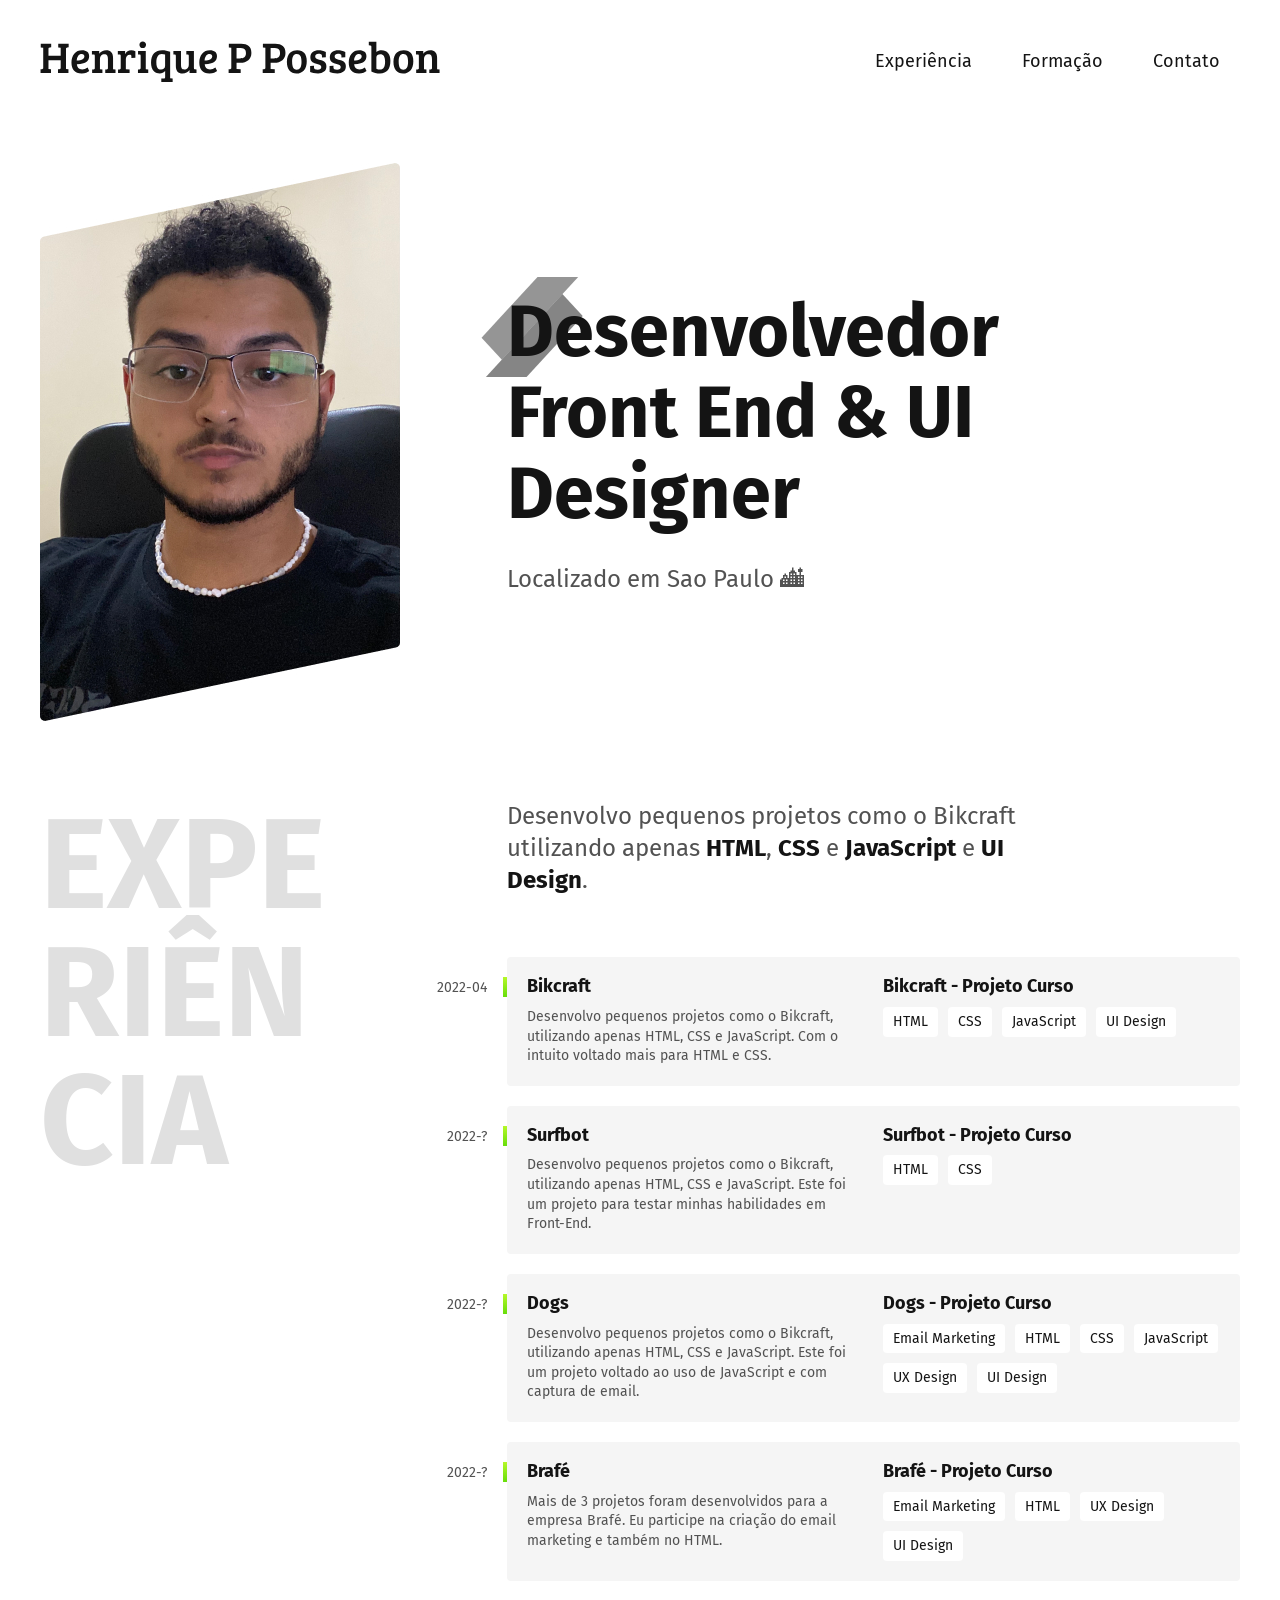
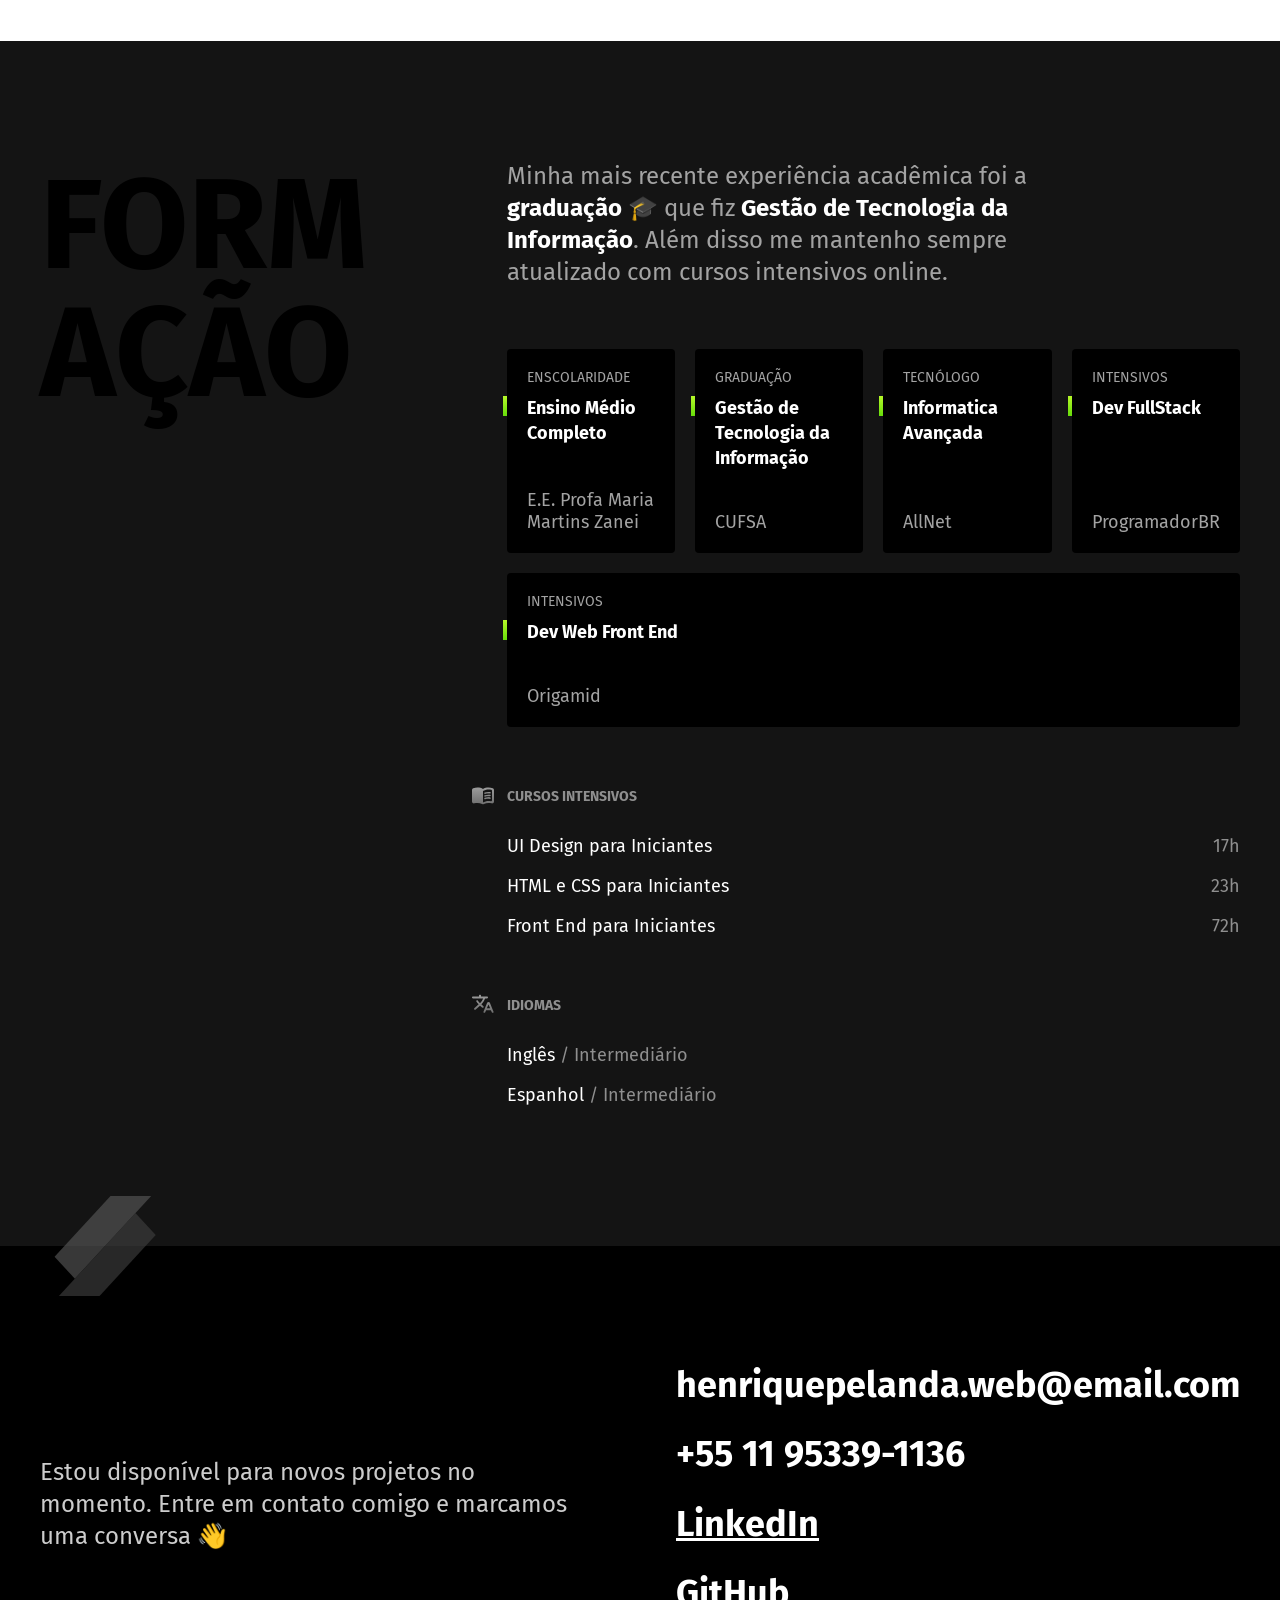
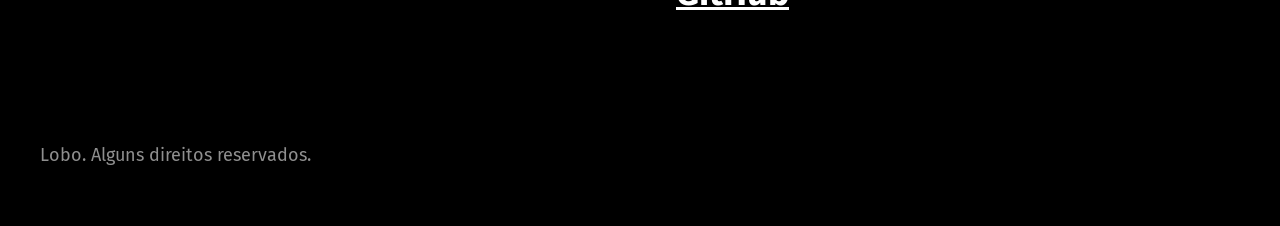
==== web/index.html @ 80ab051e "commit atualizacao geral" ====
<!DOCTYPE html>
<html lang="pt-br">

<head>
  <meta charset="UTF-8">
  <meta name="viewport" content="width=device-width, initial-scale=1.0">
  <title>Henrique P Possebon - Desenvolvedor e Designer</title>
  <meta name="description" content="Desenvolvedor Front End e UX/UI Designer Localizado no Rio de Janeiro">
  <link rel="stylesheet" href="./css/style.min.css">
  <link rel="icon" href="./img/favicon.svg" type="image/svg+xml">

  <link rel="preconnect" href="https://fonts.googleapis.com">
  <link rel="preconnect" href="https://fonts.gstatic.com" crossorigin>
  <link href="https://fonts.googleapis.com/css2?family=Fira+Sans:wght@400;700&display=swap" rel="stylesheet">
</head>

<body>
  <header class="header">
    <img src="./img/marca.svg" alt="Henrique P Possebon" width="400" height="38">
    <nav>
      <ul class="header-menu">
        <li><a href="#experiencia">Experiência</a></li>
        <li><a href="#formacao">Formação</a></li>
        <li><a href="#contato">Contato</a></li>
      </ul>
    </nav>


  </header>

  <main class="introducao">
    <img src="./img/perfil.jpg" alt="Lobo Cinza" width="360" height="520">
    <div>
      <h1>Desenvolvedor<br>Front End & UI Designer</h1>
      <p>Localizado em Sao Paulo 🏙</p>
    </div>
  </main>

  <section class="experiencia" id="experiencia" aria-label="Experiência">
    <h2 class="subtitulo">Experiência</h2>
    <div>
      <p class="experiencia-texto">Desenvolvo pequenos projetos como o Bikcraft utilizando apenas <strong>HTML</strong>, <strong>CSS</strong> e <strong>JavaScript</strong> e <strong>UI Design</strong>.

      <div class="empresa">
        <span class="empresa-ano">2022-04</span>
        <h3 class="empresa-titulo">Bikcraft</h3>
        <span class="empresa-titulo">Bikcraft - Projeto Curso</span>
        <p class="empresa-texto">Desenvolvo pequenos projetos como o Bikcraft, utilizando apenas HTML, CSS e JavaScript. Com o intuito voltado mais para HTML e CSS.</p>
        <ul class="empresa-habilidades">
          <li>HTML</li>
          <li>CSS</li>
          <li>JavaScript</li>
          <li>UI Design</li>
        </ul>
      </div>

      <div class="empresa">
        <span class="empresa-ano">2022-?</span>
        <h3 class="empresa-titulo">Surfbot</h3>
        <span class="empresa-titulo">Surfbot - Projeto Curso</span>
        <p class="empresa-texto">Desenvolvo pequenos projetos como o Bikcraft, utilizando apenas HTML, CSS e JavaScript. Este foi um projeto para testar minhas habilidades em Front-End.</p>
        <ul class="empresa-habilidades">
          <li>HTML</li>
          <li>CSS</li>
        </ul>
      </div>

      <div class="empresa">
        <span class="empresa-ano">2022-?</span>
        <h3 class="empresa-titulo">Dogs</h3>
        <span class="empresa-titulo">Dogs - Projeto Curso</span>
        <p class="empresa-texto">Desenvolvo pequenos projetos como o Bikcraft, utilizando apenas HTML, CSS e JavaScript. Este foi um projeto voltado ao uso de JavaScript e com captura de email.</p>
        <ul class="empresa-habilidades">
          <li>Email Marketing</li>
          <li>HTML</li>
          <li>CSS</li>
          <li>JavaScript</li>
          <li>UX Design</li>
          <li>UI Design</li>
        </ul>
      </div>


      <div class="empresa">
        <span class="empresa-ano">2022-?</span>
        <h3 class="empresa-titulo">Brafé</h3>
        <span class="empresa-titulo">Brafé - Projeto Curso</span>
        <p class="empresa-texto">Mais de 3 projetos foram desenvolvidos para a empresa Brafé. Eu participe na criação do email marketing e também no HTML.</p>
        <ul class="empresa-habilidades">
          <li>Email Marketing</li>
          <li>HTML</li>
          <li>UX Design</li>
          <li>UI Design</li>
        </ul>
      </div>

    </div>
  </section>

  <section class="formacao" id="formacao" aria-label="Formação">
    <div class="formacao-container">
      <h2 class="subtitulo">Formação</h2>

      <div>
        <p class="formacao-texto">
          Minha mais recente experiência acadêmica foi a <strong>graduação</strong> 🎓 que fiz <strong>Gestão de Tecnologia da Informação</strong>. Além disso me mantenho sempre atualizado com cursos intensivos online.
        </p>

        <ul class="faculdade-lista">
          <li class="faculdade">
            <span class="faculdade-tipo">Enscolaridade</span>
            <h3 class="faculdade-curso">Ensino Médio Completo</h3>
            <span class="faculdade-instituicao">E.E. Profa Maria Martins Zanei</span>
          </li>
          <li class="faculdade">
            <span class="faculdade-tipo">Graduação</span>
            <h3 class="faculdade-curso">Gestão de Tecnologia da Informação</h3>
            <span class="faculdade-instituicao">CUFSA</span>
          </li>
          <li class="faculdade">
            <span class="faculdade-tipo">Tecnólogo</span>
            <h3 class="faculdade-curso">Informatica Avançada</h3>
            <span class="faculdade-instituicao">AllNet</span>
          </li>
          <li class="faculdade">
            <span class="faculdade-tipo">Intensivos</span>
            <h3 class="faculdade-curso">Dev FullStack</h3>
            <span class="faculdade-instituicao">ProgramadorBR</span>
          </li>
          <li class="faculdade">
            <span class="faculdade-tipo">Intensivos</span>
            <h3 class="faculdade-curso">Dev Web Front End</h3>
            <span class="faculdade-instituicao">Origamid</span>
          </li>
        </ul>

        <div class="formacao-extra">
          <div class="cursos">
            <h3>Cursos Intensivos</h3>
            <ul>
              <li>UI Design para Iniciantes <span>17h</span></li>
              <li>HTML e CSS para Iniciantes <span>23h</span></li>
              <li>Front End para Iniciantes <span>72h</span></li>
            </ul>
          </div>
          <div class="idiomas">
            <h3>Idiomas</h3>
            <ul>
              <li>Inglês <span>/ Intermediário</span></li>
              <li>Espanhol <span>/ Intermediário</span></li>
            </ul>
          </div>
        </div>
      </div>
    </div>
  </section>

  <footer class="footer" id="contato">
    <div class="footer-container">
      <p class="footer-texto">Estou disponível para novos projetos no momento. Entre em contato comigo e marcamos uma conversa 👋</p>
      <ul class="footer-contato">
        <li>henriquepelanda.web@email.com</li>
        <li>+55 11 95339-1136</li>
        <li><a href="https://www.linkedin.com/in/henrique-pelanda-54a5721b5/">LinkedIn</a></li>
        <li><a href="https://github.com/Zilla3k/">GitHub</a></li>
      </ul>
      <p class="footer-copy">Lobo. Alguns direitos reservados.</p>
    </div>
  </footer>

</body>

</html>
---- web/css/style.min.css ----
body {
  font-family: "Fira Sans", Arial, sans-serif;
  margin: 0;
  color: #141414;
}
h1,
h2,
h3,
p {
  margin: 0;
}
ul {
  margin: 0;
  padding: 0;
  list-style: none;
}
img {
  max-width: 100%;
  height: auto;
  display: block;
}
.subtitulo {
  font-size: 8rem;
  line-height: 1;
  text-transform: uppercase;
  word-break: break-all;
  max-width: 4ch;
}
@media (max-width: 800px) {
  .subtitulo {
    font-size: 3rem;
    text-transform: capitalize;
    max-width: initial !important;
  }
}
.header {
  max-width: 1200px;
  padding: 40px 20px;
  margin: 0 auto;
  display: flex;
  justify-content: space-between;
  align-items: center;
}
.header-menu {
  display: flex;
  flex-wrap: wrap;
  gap: 10px;
  justify-content: center;
}
.header-menu a {
  font-size: 1.125rem;
  line-height: 1.3;
  padding: 10px 20px;
  text-decoration: none;
  color: #141414;
  display: block;
}
@media (max-width: 800px) {
  .header {
    flex-direction: column;
    gap: 40px;
    padding: 20px;
  }
  .header a {
    background: #f5f5f5;
    border-radius: 4px;
  }
}
.introducao {
  max-width: 1200px;
  padding: 40px 20px;
  margin: 0 auto;
  display: grid;
  grid-template-columns: 1fr 2fr;
  gap: 100px;
  align-items: center;
}
.introducao h1 {
  font-size: 4.5rem;
  line-height: 1.125;
  margin-bottom: 30px;
  position: relative;
}
.introducao h1::before {
  content: "";
  display: block;
  width: 130px;
  height: 100px;
  background: url("../img/detalhe.svg") no-repeat center;
  position: absolute;
  top: -15px;
  left: -40px;
  z-index: -1;
}
.introducao p {
  font-size: 1.5rem;
  color: #525252;
}
@media (max-width: 1000px) {
  .introducao h1 {
    font-size: 3rem;
  }
}
@media (max-width: 800px) {
  .introducao {
    grid-template-columns: 1fr 1fr;
    gap: 40px;
  }
  .introducao h1 {
    font-size: 2rem;
  }
  .introducao h1::before {
    width: 30px;
    height: 10px;
    left: 0;
  }
}
@media (max-width: 400px) {
  .introducao {
    grid-template-columns: 1fr;
  }
  .introducao img {
    display: none;
  }
}
.experiencia {
  max-width: 1200px;
  padding: 40px 20px;
  margin: 0 auto;
  display: grid;
  grid-template-columns: 1fr 2fr;
  gap: 100px;
}
.experiencia .subtitulo {
  color: #e0e0e0;
}
.experiencia-texto {
  font-size: 1.5rem;
  line-height: 1.33;
  max-width: 40ch;
  margin-bottom: 60px;
  color: #525252;
}
.experiencia-texto strong {
  color: #141414;
}
.empresa {
  display: grid;
  grid-template-columns: 1fr 1fr;
  gap: 10px 20px;
  padding: 20px;
  background: #f5f5f5;
  margin-bottom: 20px;
  border-radius: 4px;
  position: relative;
}
.empresa::before {
  content: "";
  display: block;
  width: 4px;
  height: 20px;
  background: linear-gradient(#b6f829, #67dd0a);
  position: absolute;
  top: 20px;
  left: -4px;
}
.empresa-ano {
  position: absolute;
  top: 22px;
  left: -100px;
  text-align: right;
  width: 80px;
  color: #525252;
  font-size: 0.875rem;
}
.empresa-titulo {
  font-size: 1.125rem;
  line-height: 1.1;
  font-weight: 700;
}
.empresa-texto {
  font-size: 0.875rem;
  line-height: 1.4;
  color: #525252;
}
.empresa-habilidades {
  display: flex;
  flex-wrap: wrap;
  gap: 10px;
  align-content: start;
}
.empresa-habilidades li {
  font-size: 0.875rem;
  line-height: 1.4;
  border-radius: 4px;
  background: #fff;
  padding: 5px 10px;
}
@media (max-width: 800px) {
  .experiencia {
    grid-template-columns: 1fr;
    gap: 40px;
  }
  .experiencia .subtitulo {
    color: #141414;
  }
  .experiencia-texto {
    font-size: 1.25rem;
  }
  .empresa-ano {
    position: initial;
    order: 1;
    width: initial;
    text-align: left;
  }
}
@media (max-width: 400px) {
  .empresa {
    grid-template-columns: 1fr;
  }
}
.formacao {
  background: #141414;
  color: #fff;
}
.formacao-container {
  max-width: 1200px;
  padding: 120px 20px;
  margin: 0 auto;
  display: grid;
  grid-template-columns: 1fr 2fr;
  gap: 100px;
  position: relative;
}
.formacao-container::after {
  content: "";
  display: block;
  width: 130px;
  height: 100px;
  background: url("../img/detalhe.svg") no-repeat center;
  position: absolute;
  bottom: -50px;
  left: 20px;
}
.formacao .subtitulo {
  color: #000;
  max-width: 5ch;
}
.formacao-texto {
  font-size: 1.5rem;
  line-height: 1.33;
  max-width: 40ch;
  margin-bottom: 60px;
  color: #a3a3a3;
}
.formacao-texto strong {
  color: #fff;
}
.faculdade-lista {
  display: flex;
  flex-wrap: wrap;
  gap: 20px;
  margin-bottom: 60px;
}
.faculdade {
  flex: 1;
  background: #000;
  padding: 20px;
  border-radius: 4px;
  display: flex;
  flex-direction: column;
}
.faculdade-tipo {
  font-size: 0.875rem;
  text-transform: uppercase;
  color: #a3a3a3;
  margin-bottom: 10px;
}
.faculdade-curso {
  flex: 1;
  font-size: 1.125rem;
  line-height: 1.4;
  margin-bottom: 40px;
  position: relative;
}
.faculdade-curso::before {
  content: "";
  display: block;
  width: 4px;
  height: 20px;
  background: linear-gradient(#b6f829, #67dd0a);
  position: absolute;
  left: -24px;
}
.faculdade-instituicao {
  font-size: 1.125rem;
  color: #a3a3a3;
}
.cursos {
  margin-bottom: 60px;
}
.formacao-extra h3 {
  font-size: 0.875rem;
  line-height: 1.4;
  color: #8f8f8f;
  text-transform: uppercase;
  margin-bottom: 30px;
  position: relative;
}
.formacao-extra h3::before {
  display: block;
  content: "";
  width: 24px;
  height: 24px;
  position: absolute;
  left: -36px;
  top: -4px;
}
.cursos h3::before {
  background: url("../img/cursos.svg") no-repeat center center;
}
.idiomas h3::before {
  background: url("../img/idiomas.svg") no-repeat center center;
}
.formacao-extra li {
  font-size: 1.125rem;
  line-height: 1.1;
  margin-bottom: 20px;
}
.formacao-extra span {
  color: #8f8f8f;
}
.cursos li {
  display: flex;
  justify-content: space-between;
}
@media (max-width: 800px) {
  .formacao-container {
    grid-template-columns: 1fr;
    padding: 60px 20px;
    gap: 40px;
  }
  .formacao .subtitulo {
    color: #fff;
  }
  .formacao-texto {
    font-size: 1.25rem;
  }
  .formacao-extra h3::before {
    position: initial;
    margin-bottom: 10px;
  }
}
.footer {
  background: #000;
}
.footer-container {
  max-width: 1200px;
  padding: 120px 20px 60px 20px;
  margin: 0 auto;
  display: grid;
  grid-template-columns: 1fr 1fr;
  gap: 100px;
  align-items: center;
}
.footer-texto {
  font-size: 1.5rem;
  line-height: 1.33;
  color: #ccc;
}
.footer-contato li {
  font-weight: 700;
  font-size: 2.25rem;
  line-height: 1.1;
  color: #fff;
  margin-bottom: 30px;
}
.footer-contato li a {
  color: #fff;
}
.footer-copy {
  grid-column: 1/-1;
  font-size: 1.125rem;
  color: #8f8f8f;
}
@media (max-width: 800px) {
  .footer-container {
    grid-template-columns: 1fr;
    gap: 40px;
  }
  .footer-contato li {
    font-size: 1.5rem;
  }
}
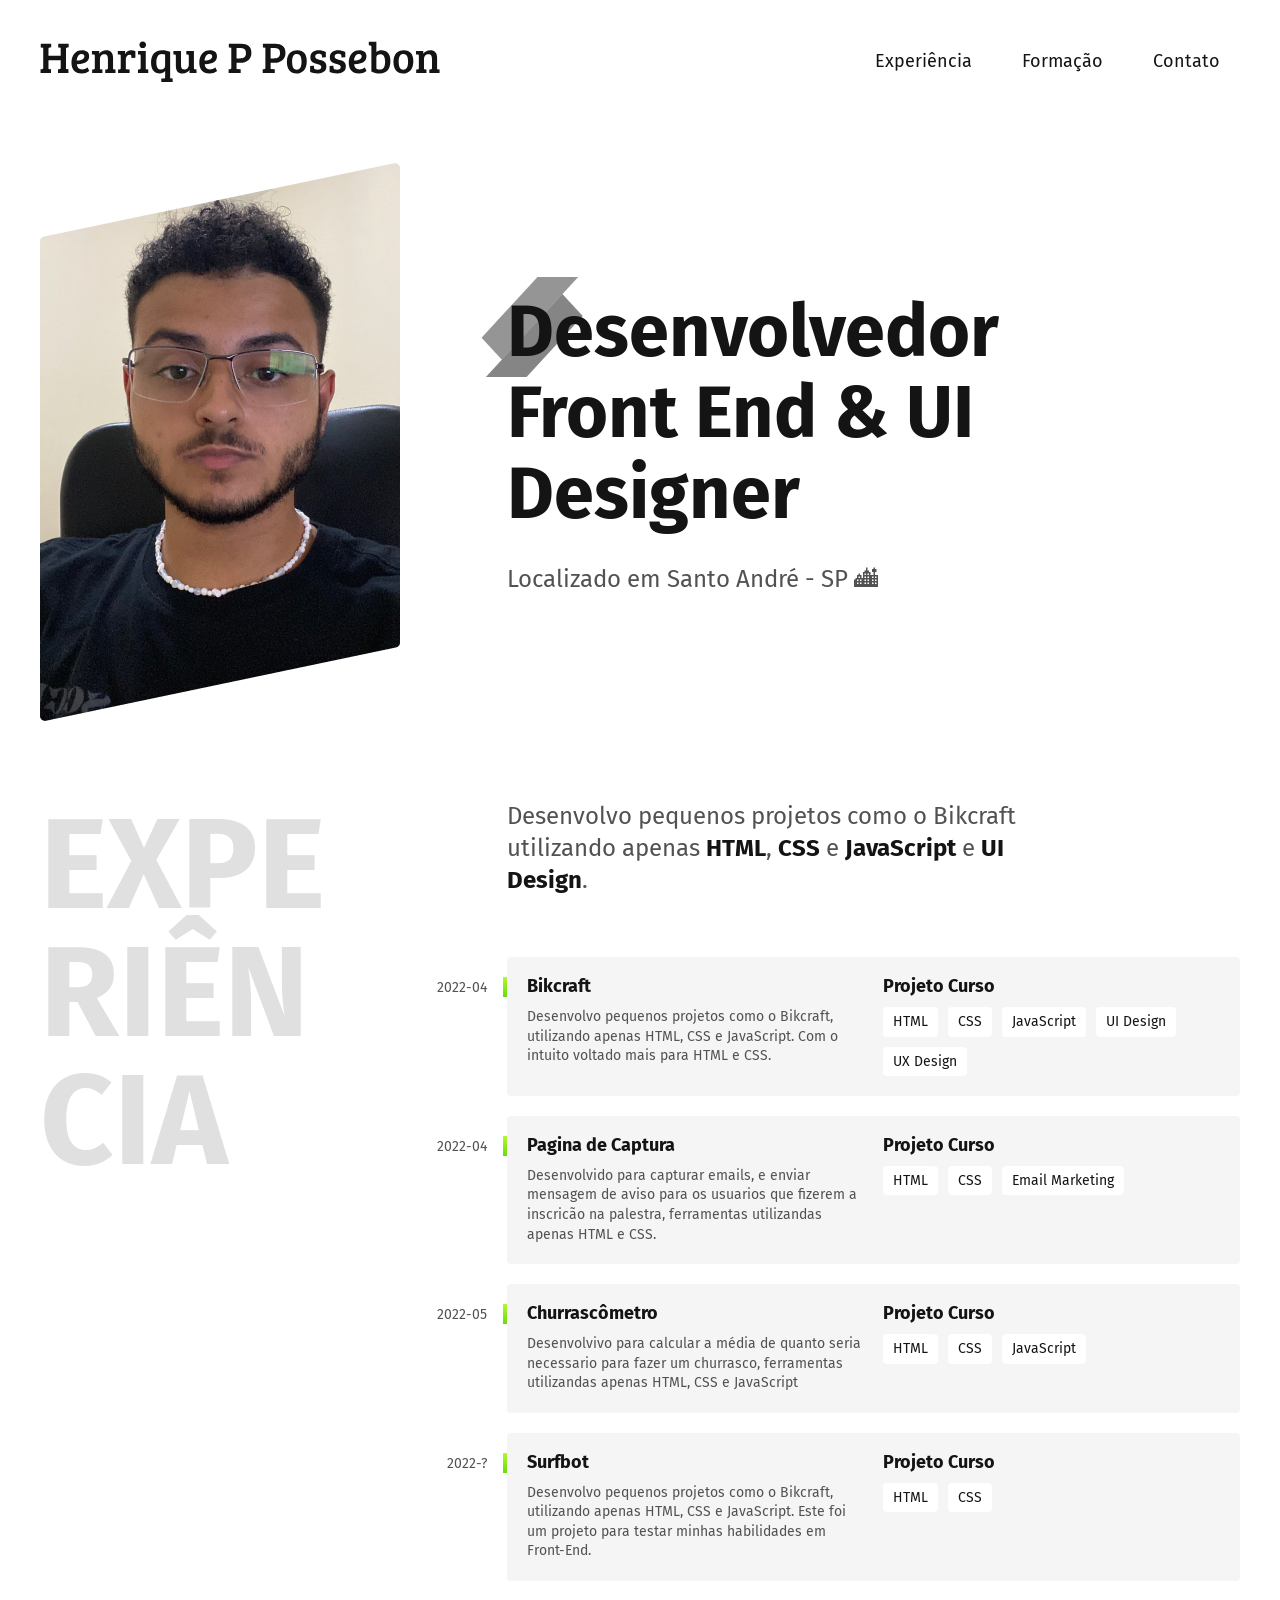
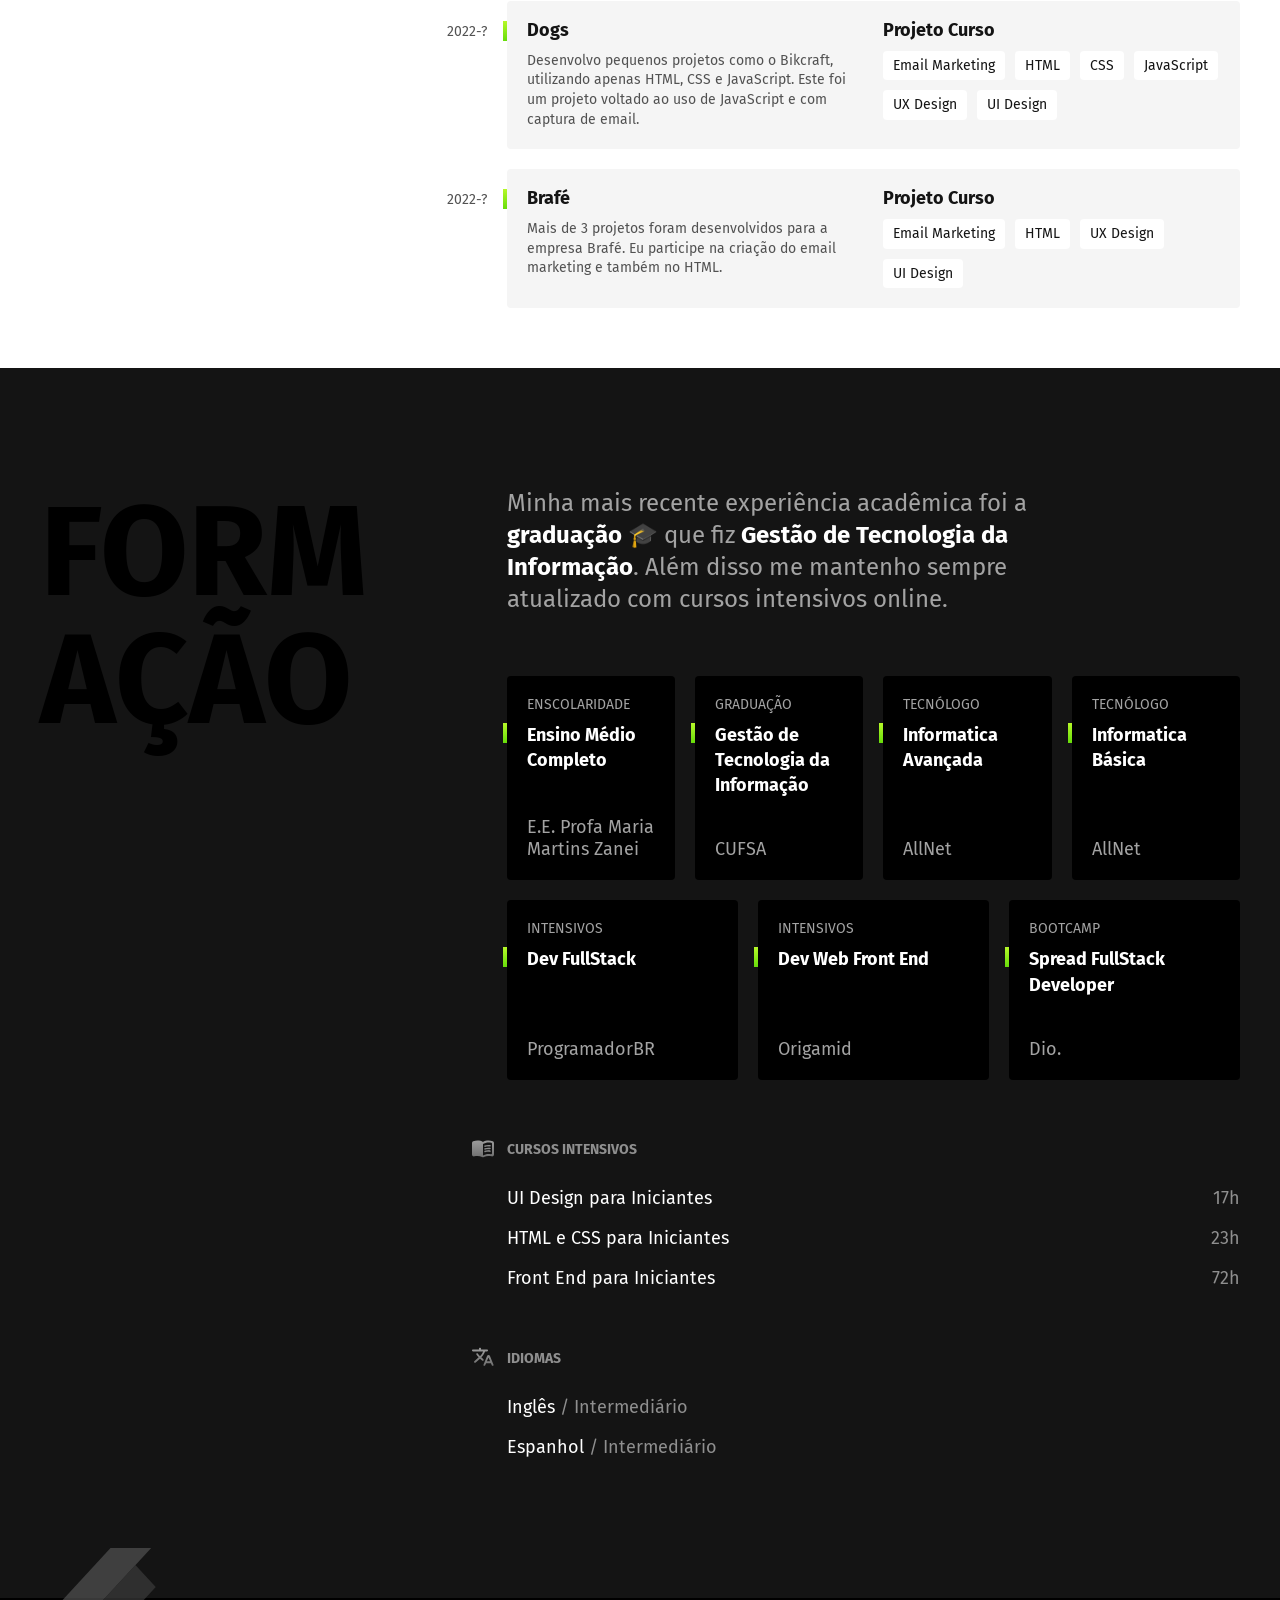
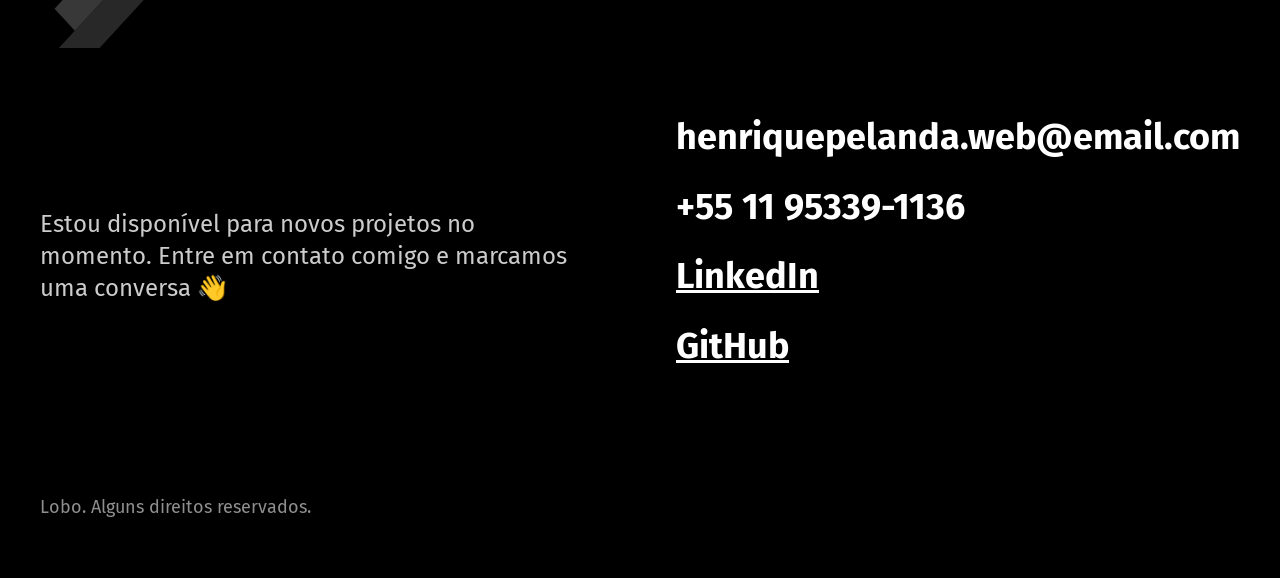
==== commit 55d71d37: "commit atualizacoes" ====
--- a/web/index.html
+++ b/web/index.html
@@ -4,7 +4,7 @@
 <head>
   <meta charset="UTF-8">
   <meta name="viewport" content="width=device-width, initial-scale=1.0">
-  <title>Henrique P Possebon - Desenvolvedor e Designer</title>
+  <title>Henrique Pelanda Possebon - Desenvolvedor Front End e Designer</title>
   <meta name="description" content="Desenvolvedor Front End e UX/UI Designer Localizado no Rio de Janeiro">
   <link rel="stylesheet" href="./css/style.min.css">
   <link rel="icon" href="./img/favicon.svg" type="image/svg+xml">
@@ -32,7 +32,7 @@
     <img src="./img/perfil.jpg" alt="Lobo Cinza" width="360" height="520">
     <div>
       <h1>Desenvolvedor<br>Front End & UI Designer</h1>
-      <p>Localizado em Sao Paulo 🏙</p>
+      <p>Localizado em Santo André - SP 🏙</p>
     </div>
   </main>
 
@@ -43,21 +43,45 @@
 
       <div class="empresa">
         <span class="empresa-ano">2022-04</span>
-        <h3 class="empresa-titulo">Bikcraft</h3>
-        <span class="empresa-titulo">Bikcraft - Projeto Curso</span>
+        <h3 class="empresa-titulo"><a href="https://github.com/Zilla3k/projeto-2022/tree/main/bikcraft">Bikcraft</a></h3>
+        <span class="empresa-titulo">Projeto Curso</span>
         <p class="empresa-texto">Desenvolvo pequenos projetos como o Bikcraft, utilizando apenas HTML, CSS e JavaScript. Com o intuito voltado mais para HTML e CSS.</p>
         <ul class="empresa-habilidades">
           <li>HTML</li>
           <li>CSS</li>
           <li>JavaScript</li>
           <li>UI Design</li>
-        </ul>
-      </div>
-
+          <li>UX Design</li>
+        </ul>
+      </div>
+
+      <div class="empresa">
+        <span class="empresa-ano">2022-04</span>
+        <h3 class="empresa-titulo"><a href="https://github.com/Zilla3k/Pagina-de-captura/tree/main/web">Pagina de Captura</a></h3>
+        <span class="empresa-titulo">Projeto Curso</span>
+        <p class="empresa-texto">Desenvolvido para capturar emails, e enviar mensagem de aviso para os usuarios que fizerem a inscricão na palestra, ferramentas utilizandas apenas HTML e CSS.</p>
+        <ul class="empresa-habilidades">
+          <li>HTML</li>
+          <li>CSS</li>
+          <li>Email Marketing</li>
+        </ul>
+      </div>
+
+      <div class="empresa">
+        <span class="empresa-ano">2022-05</span>
+        <h3 class="empresa-titulo"><a href="">Churrascômetro</a></h3>
+        <span class="empresa-titulo">Projeto Curso</span>
+        <p class="empresa-texto">Desenvolvivo para calcular a média de quanto seria necessario para fazer um churrasco, ferramentas utilizandas apenas HTML, CSS e JavaScript</p>
+        <ul class="empresa-habilidades">
+          <li>HTML</li>
+          <li>CSS</li>
+          <li>JavaScript</li>
+        </ul>
+      </div>
       <div class="empresa">
         <span class="empresa-ano">2022-?</span>
-        <h3 class="empresa-titulo">Surfbot</h3>
-        <span class="empresa-titulo">Surfbot - Projeto Curso</span>
+        <h3 class="empresa-titulo"><a href="">Surfbot</a></h3>
+        <span class="empresa-titulo">Projeto Curso</span>
         <p class="empresa-texto">Desenvolvo pequenos projetos como o Bikcraft, utilizando apenas HTML, CSS e JavaScript. Este foi um projeto para testar minhas habilidades em Front-End.</p>
         <ul class="empresa-habilidades">
           <li>HTML</li>
@@ -67,8 +91,8 @@
 
       <div class="empresa">
         <span class="empresa-ano">2022-?</span>
-        <h3 class="empresa-titulo">Dogs</h3>
-        <span class="empresa-titulo">Dogs - Projeto Curso</span>
+        <h3 class="empresa-titulo"><a href="">Dogs</a></h3>
+        <span class="empresa-titulo">Projeto Curso</span>
         <p class="empresa-texto">Desenvolvo pequenos projetos como o Bikcraft, utilizando apenas HTML, CSS e JavaScript. Este foi um projeto voltado ao uso de JavaScript e com captura de email.</p>
         <ul class="empresa-habilidades">
           <li>Email Marketing</li>
@@ -83,8 +107,8 @@
 
       <div class="empresa">
         <span class="empresa-ano">2022-?</span>
-        <h3 class="empresa-titulo">Brafé</h3>
-        <span class="empresa-titulo">Brafé - Projeto Curso</span>
+        <h3 class="empresa-titulo"><a href="">Brafé</a></h3>
+        <span class="empresa-titulo">Projeto Curso</span>
         <p class="empresa-texto">Mais de 3 projetos foram desenvolvidos para a empresa Brafé. Eu participe na criação do email marketing e também no HTML.</p>
         <ul class="empresa-habilidades">
           <li>Email Marketing</li>
@@ -123,6 +147,11 @@
             <span class="faculdade-instituicao">AllNet</span>
           </li>
           <li class="faculdade">
+            <span class="faculdade-tipo">Tecnólogo</span>
+            <h3 class="faculdade-curso">Informatica Básica</h3>
+            <span class="faculdade-instituicao">AllNet</span>
+          </li>
+          <li class="faculdade">
             <span class="faculdade-tipo">Intensivos</span>
             <h3 class="faculdade-curso">Dev FullStack</h3>
             <span class="faculdade-instituicao">ProgramadorBR</span>
@@ -131,6 +160,11 @@
             <span class="faculdade-tipo">Intensivos</span>
             <h3 class="faculdade-curso">Dev Web Front End</h3>
             <span class="faculdade-instituicao">Origamid</span>
+          </li>
+          <li class="faculdade">
+            <span class="faculdade-tipo">Bootcamp</span>
+            <h3 class="faculdade-curso">Spread FullStack Developer</h3>
+            <span class="faculdade-instituicao">Dio.</span>
           </li>
         </ul>
 
--- a/web/css/style.min.css
+++ b/web/css/style.min.css
@@ -154,6 +154,12 @@
   border-radius: 4px;
   position: relative;
 }
+
+.empresa a {
+  text-decoration: none;
+  color: inherit;
+}
+
 .empresa::before {
   content: "";
   display: block;
